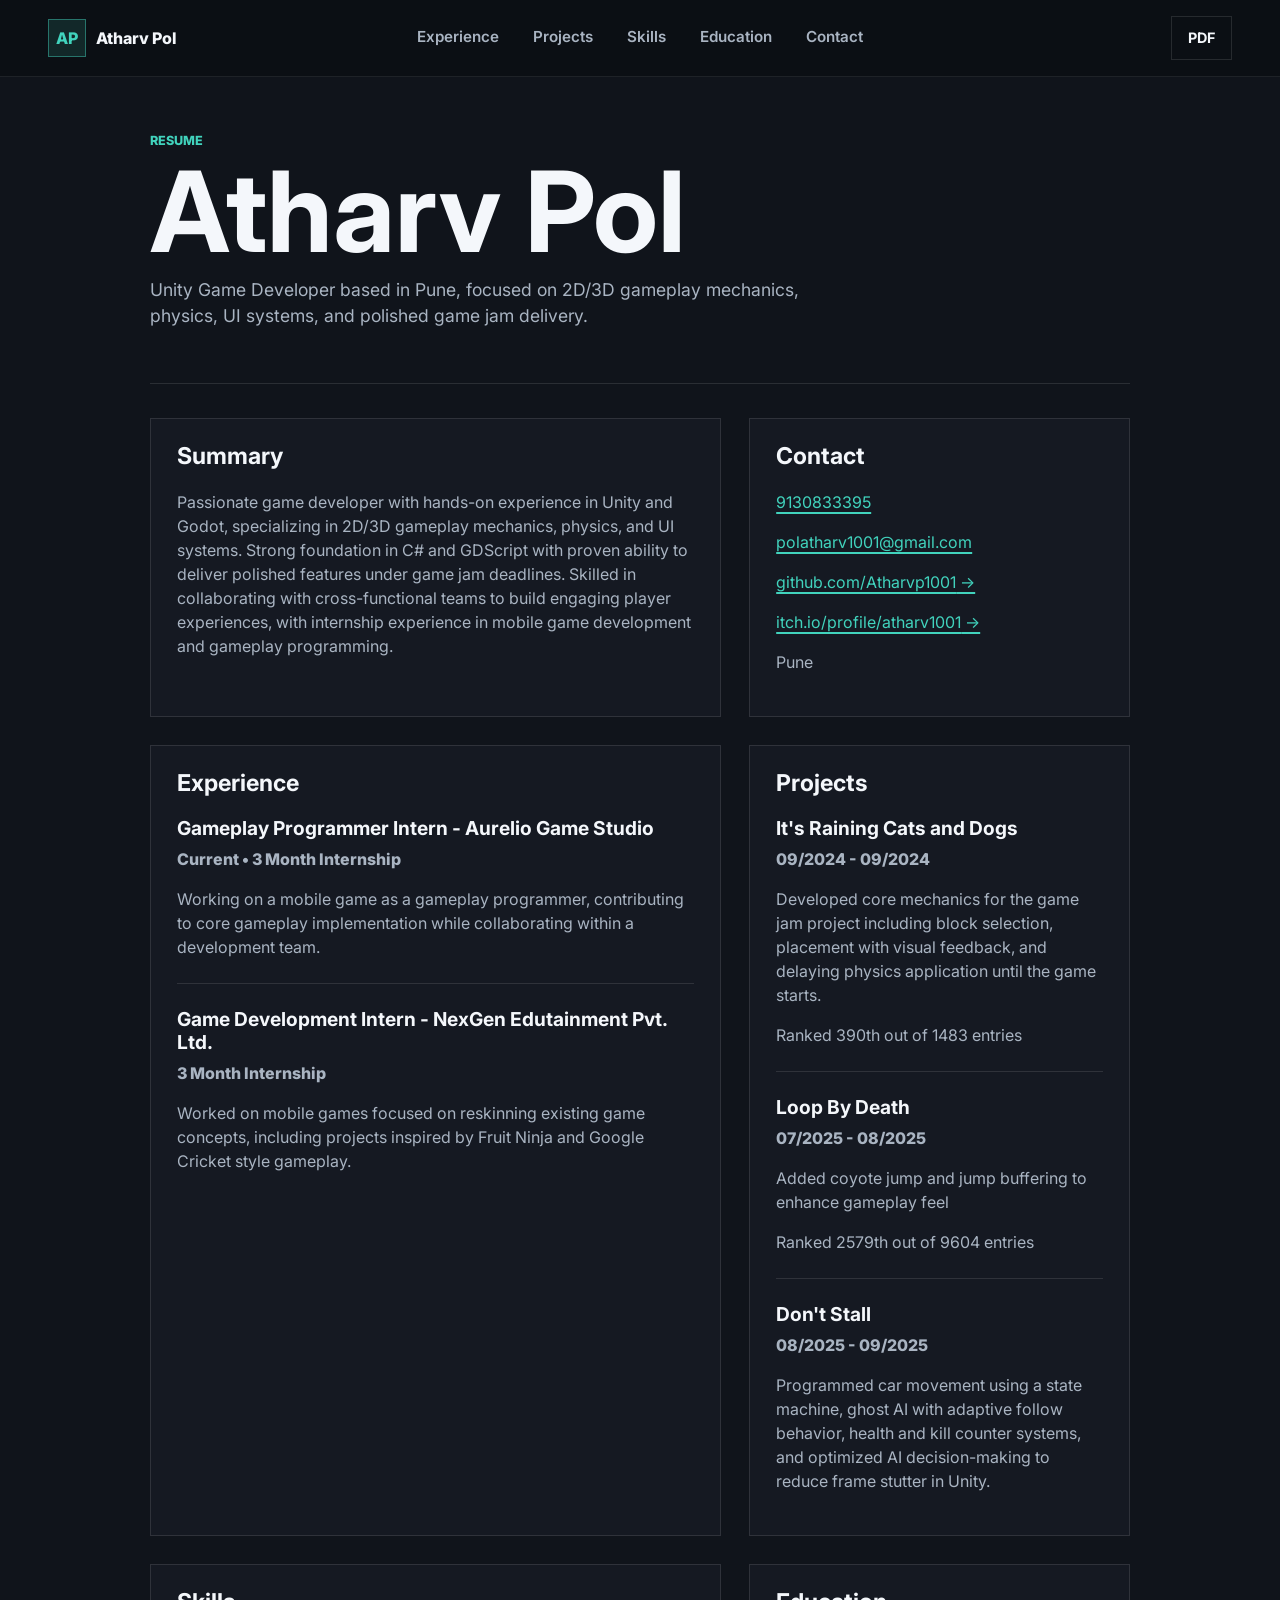
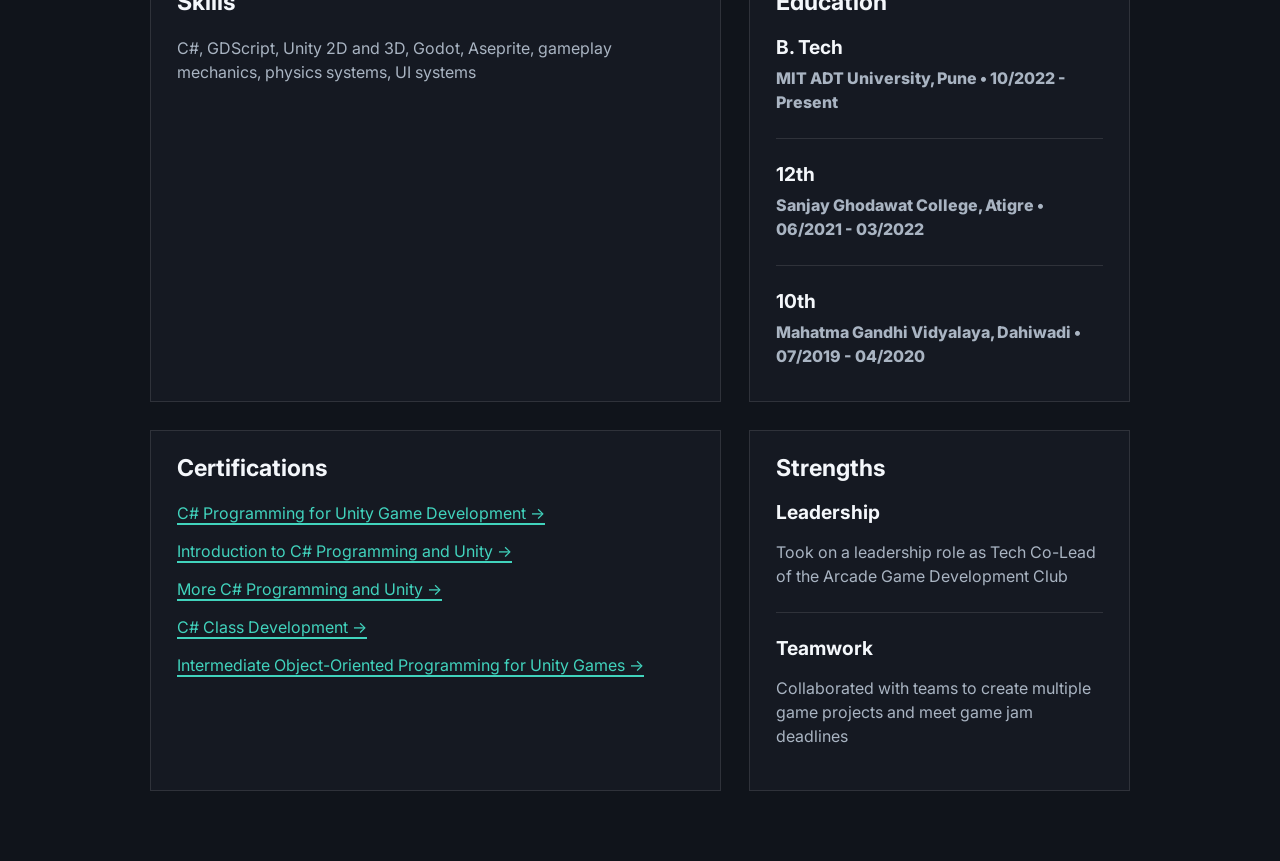
==== resume.html @ e20ca5ff "Add files via upload" ====
<!doctype html>
<html lang="en">
  <head>
    <meta charset="UTF-8" />
    <meta name="viewport" content="width=device-width, initial-scale=1.0" />
    <title>Atharv Pol - Resume</title>
    <link rel="preconnect" href="https://fonts.googleapis.com" />
    <link rel="preconnect" href="https://fonts.gstatic.com" crossorigin />
    <link
      href="https://fonts.googleapis.com/css2?family=Inter:wght@400;500;600;700;800&display=swap"
      rel="stylesheet"
    />
    <link rel="stylesheet" href="styles.css" />
  </head>
  <body class="resume-page">
    <header class="site-header">
      <a class="brand" href="index.html">
        <span class="brand-mark">AP</span>
        <span>Atharv Pol</span>
      </a>
      <nav class="nav-links" aria-label="Resume navigation">
        <a href="index.html#experience">Experience</a>
        <a href="index.html#projects">Projects</a>
        <a href="index.html#skills">Skills</a>
        <a href="index.html#education">Education</a>
        <a href="index.html#contact">Contact</a>
      </nav>
      <a class="header-action" href="assets/AtharvPolResume.pdf" target="_blank" rel="noreferrer">PDF</a>
    </header>

    <main class="resume-shell">
      <section class="resume-hero">
        <p class="eyebrow">Resume</p>
        <h1>Atharv Pol</h1>
        <p>Unity Game Developer based in Pune, focused on 2D/3D gameplay mechanics, physics, UI systems, and polished game jam delivery.</p>
      </section>

      <section class="resume-grid" aria-label="Resume content">
        <article>
          <h2>Summary</h2>
          <p>
            Passionate game developer with hands-on experience in Unity and
            Godot, specializing in 2D/3D gameplay mechanics, physics, and UI
            systems. Strong foundation in C# and GDScript with proven ability to
            deliver polished features under game jam deadlines. Skilled in
            collaborating with cross-functional teams to build engaging player
            experiences, with internship experience in mobile game development
            and gameplay programming.
          </p>
        </article>

        <article>
          <h2>Contact</h2>
          <p><a href="tel:+919130833395">9130833395</a></p>
          <p><a href="mailto:polatharv1001@gmail.com">polatharv1001@gmail.com</a></p>
          <p><a href="https://github.com/Atharvp1001" target="_blank" rel="noreferrer">github.com/Atharvp1001</a></p>
          <p><a href="https://itch.io/profile/atharv1001" target="_blank" rel="noreferrer">itch.io/profile/atharv1001</a></p>
          <p>Pune</p>
        </article>

        <article>
          <h2>Experience</h2>
          <div class="resume-item">
            <h3>Gameplay Programmer Intern - Aurelio Game Studio</h3>
            <p class="resume-meta">Current &bull; 3 Month Internship</p>
            <p>
              Working on a mobile game as a gameplay programmer, contributing to
              core gameplay implementation while collaborating within a
              development team.
            </p>
          </div>
          <div class="resume-item">
            <h3>Game Development Intern - NexGen Edutainment Pvt. Ltd.</h3>
            <p class="resume-meta">3 Month Internship</p>
            <p>
              Worked on mobile games focused on reskinning existing game
              concepts, including projects inspired by Fruit Ninja and Google
              Cricket style gameplay.
            </p>
          </div>
        </article>

        <article>
          <h2>Projects</h2>
          <div class="resume-item">
            <h3>It's Raining Cats and Dogs</h3>
            <p class="resume-meta">09/2024 - 09/2024</p>
            <p>
              Developed core mechanics for the game jam project including block
              selection, placement with visual feedback, and delaying physics
              application until the game starts.
            </p>
            <p>Ranked 390th out of 1483 entries</p>
          </div>
          <div class="resume-item">
            <h3>Loop By Death</h3>
            <p class="resume-meta">07/2025 - 08/2025</p>
            <p>Added coyote jump and jump buffering to enhance gameplay feel</p>
            <p>Ranked 2579th out of 9604 entries</p>
          </div>
          <div class="resume-item">
            <h3>Don't Stall</h3>
            <p class="resume-meta">08/2025 - 09/2025</p>
            <p>
              Programmed car movement using a state machine, ghost AI with
              adaptive follow behavior, health and kill counter systems, and
              optimized AI decision-making to reduce frame stutter in Unity.
            </p>
          </div>
        </article>

        <article>
          <h2>Skills</h2>
          <p>C#, GDScript, Unity 2D and 3D, Godot, Aseprite, gameplay mechanics, physics systems, UI systems</p>
        </article>

        <article>
          <h2>Education</h2>
          <div class="resume-item">
            <h3>B. Tech</h3>
            <p class="resume-meta">MIT ADT University, Pune &bull; 10/2022 - Present</p>
          </div>
          <div class="resume-item">
            <h3>12th</h3>
            <p class="resume-meta">Sanjay Ghodawat College, Atigre &bull; 06/2021 - 03/2022</p>
          </div>
          <div class="resume-item">
            <h3>10th</h3>
            <p class="resume-meta">Mahatma Gandhi Vidyalaya, Dahiwadi &bull; 07/2019 - 04/2020</p>
          </div>
        </article>

        <article>
          <h2>Certifications</h2>
          <ul class="cert-list compact">
            <li><a href="https://shorturl.at/0XrW4" target="_blank" rel="noreferrer">C# Programming for Unity Game Development</a></li>
            <li><a href="https://shorturl.at/F9nV1" target="_blank" rel="noreferrer">Introduction to C# Programming and Unity</a></li>
            <li><a href="https://shorturl.at/FkU8F" target="_blank" rel="noreferrer">More C# Programming and Unity</a></li>
            <li><a href="https://shorturl.at/i2uxp" target="_blank" rel="noreferrer">C# Class Development</a></li>
            <li><a href="https://shorturl.at/JFkGO" target="_blank" rel="noreferrer">Intermediate Object-Oriented Programming for Unity Games</a></li>
          </ul>
        </article>

        <article>
          <h2>Strengths</h2>
          <div class="resume-item">
            <h3>Leadership</h3>
            <p>Took on a leadership role as Tech Co-Lead of the Arcade Game Development Club</p>
          </div>
          <div class="resume-item">
            <h3>Teamwork</h3>
            <p>Collaborated with teams to create multiple game projects and meet game jam deadlines</p>
          </div>
        </article>
      </section>
    </main>
  </body>
</html>
---- styles.css ----
:root {
  --bg: #0c0f14;
  --surface: #151922;
  --surface-2: #1d2430;
  --text: #f4f7fb;
  --muted: #a9b4c2;
  --line: rgba(255, 255, 255, 0.11);
  --accent: #41d3bd;
  --accent-2: #ffcc66;
  --accent-3: #ff6b6b;
  --max: 1180px;
}

* {
  box-sizing: border-box;
}

html {
  scroll-behavior: smooth;
}

body {
  margin: 0;
  font-family: "Inter", system-ui, -apple-system, BlinkMacSystemFont, "Segoe UI", sans-serif;
  color: var(--text);
  background: var(--bg);
  line-height: 1.5;
}

a {
  color: inherit;
  text-decoration: none;
}

.site-header {
  position: fixed;
  top: 0;
  left: 0;
  z-index: 20;
  display: grid;
  grid-template-columns: 1fr auto 1fr;
  align-items: center;
  width: 100%;
  padding: 16px clamp(18px, 4vw, 48px);
  border-bottom: 1px solid rgba(255, 255, 255, 0.08);
  background: rgba(12, 15, 20, 0.82);
  backdrop-filter: blur(18px);
}

.brand,
.nav-links,
.hero-actions,
.contact-actions,
.project-links,
.tag-row {
  display: flex;
  align-items: center;
}

.brand {
  gap: 10px;
  min-width: 0;
  font-weight: 800;
}

.brand-mark {
  display: grid;
  place-items: center;
  width: 38px;
  height: 38px;
  border: 1px solid rgba(65, 211, 189, 0.45);
  background: rgba(65, 211, 189, 0.12);
  color: var(--accent);
}

.nav-links {
  gap: clamp(16px, 3vw, 34px);
  color: var(--muted);
  font-size: 0.95rem;
  font-weight: 600;
}

.nav-links a:hover,
.text-link:hover {
  color: var(--accent);
}

.header-action {
  justify-self: end;
  padding: 10px 16px;
  border: 1px solid var(--line);
  font-size: 0.9rem;
  font-weight: 700;
}

.hero {
  position: relative;
  min-height: 92vh;
  display: grid;
  grid-template-columns: minmax(0, 1fr) minmax(230px, 310px);
  align-items: end;
  gap: 28px;
  padding: 140px clamp(18px, 5vw, 70px) 72px;
  overflow: hidden;
  isolation: isolate;
}

#hero-canvas {
  position: absolute;
  inset: 0;
  width: 100%;
  height: 100%;
  z-index: -2;
  background:
    radial-gradient(circle at 70% 20%, rgba(65, 211, 189, 0.16), transparent 34%),
    linear-gradient(135deg, #0c0f14 0%, #151922 48%, #10151c 100%);
}

.hero::after {
  content: "";
  position: absolute;
  inset: 0;
  z-index: -1;
  background: linear-gradient(90deg, rgba(12, 15, 20, 0.88), rgba(12, 15, 20, 0.45) 48%, rgba(12, 15, 20, 0.8));
}

.hero-content {
  width: min(760px, 100%);
}

.eyebrow {
  margin: 0 0 12px;
  color: var(--accent);
  font-size: 0.79rem;
  font-weight: 800;
  letter-spacing: 0;
  text-transform: uppercase;
}

h1,
h2,
h3,
p {
  overflow-wrap: anywhere;
}

h1 {
  margin: 0;
  max-width: 850px;
  font-size: clamp(4rem, 12vw, 9.5rem);
  line-height: 0.86;
  letter-spacing: 0;
}

h2 {
  margin: 0;
  font-size: clamp(2rem, 4vw, 4.2rem);
  line-height: 0.98;
  letter-spacing: 0;
}

h3 {
  margin: 0;
  font-size: 1.2rem;
  line-height: 1.2;
}

.hero-copy {
  width: min(650px, 100%);
  margin: 26px 0 0;
  color: #d9e1ea;
  font-size: clamp(1rem, 2vw, 1.3rem);
}

.hero-actions,
.contact-actions {
  gap: 12px;
  flex-wrap: wrap;
  margin-top: 30px;
}

.button {
  display: inline-flex;
  justify-content: center;
  align-items: center;
  min-height: 46px;
  padding: 12px 18px;
  border: 1px solid var(--line);
  font-weight: 800;
}

.button.primary {
  border-color: transparent;
  background: var(--accent);
  color: #07110f;
}

.button.secondary {
  background: rgba(255, 255, 255, 0.07);
}

.button:hover,
.header-action:hover {
  transform: translateY(-1px);
  transition: transform 160ms ease, background 160ms ease, border-color 160ms ease;
}

.status-panel {
  align-self: end;
  display: grid;
  gap: 1px;
  width: min(310px, 100%);
  border: 1px solid var(--line);
  background: rgba(255, 255, 255, 0.08);
  backdrop-filter: blur(14px);
}

.status-panel div {
  display: grid;
  grid-template-columns: 86px 1fr;
  align-items: center;
  min-height: 78px;
  padding: 14px 18px;
  background: rgba(12, 15, 20, 0.6);
  color: var(--muted);
  font-weight: 700;
}

.metric {
  color: var(--text);
  font-size: 2rem;
  font-weight: 800;
}

.section {
  width: min(var(--max), calc(100% - 36px));
  margin: 0 auto;
  padding: 92px 0;
}

.intro-section {
  display: grid;
  grid-template-columns: 0.85fr 1.15fr;
  gap: 44px;
  border-bottom: 1px solid var(--line);
}

.section-heading.row {
  display: flex;
  justify-content: space-between;
  align-items: end;
  gap: 24px;
  margin-bottom: 28px;
}

.wide-copy {
  margin: 0;
  color: var(--muted);
  font-size: 1.08rem;
}

.text-link {
  display: inline-flex;
  align-items: center;
  min-height: 42px;
  padding: 10px 14px;
  border: 1px solid rgba(65, 211, 189, 0.36);
  background: rgba(65, 211, 189, 0.08);
  color: var(--accent);
  font-weight: 800;
}

.text-link::after,
.project-link::after,
.cert-list a::after,
.resume-grid a[href^="http"]::after {
  content: " ->";
}

.project-grid {
  display: grid;
  grid-template-columns: repeat(2, minmax(0, 1fr));
  gap: 18px;
}

.project-card {
  display: grid;
  align-content: start;
  border: 1px solid var(--line);
  background: var(--surface);
}

.project-card.featured {
  grid-row: auto;
}

.project-media {
  position: relative;
  min-height: 230px;
  overflow: hidden;
  background: #111720;
}

.image-media {
  display: grid;
  place-items: center;
  min-height: 0;
  height: 230px;
  padding: 24px;
  background:
    linear-gradient(135deg, rgba(65, 211, 189, 0.14), rgba(255, 204, 102, 0.08)),
    #111720;
}

.image-media img {
  display: block;
  width: auto;
  max-width: 82%;
  height: auto;
  max-height: 182px;
  object-fit: contain;
  filter: drop-shadow(0 18px 24px rgba(0, 0, 0, 0.32));
}

.project-card.featured .image-media {
  height: 250px;
}

.project-card.featured .image-media img {
  max-width: 76%;
  max-height: 195px;
}

.more-media {
  display: flex;
  align-items: center;
  justify-content: center;
  height: 230px;
  padding: 24px;
  text-align: center;
  background:
    linear-gradient(135deg, rgba(255, 204, 102, 0.16), rgba(65, 211, 189, 0.12)),
    #111720;
}

.more-media span {
  display: inline-flex;
  align-items: center;
  justify-content: center;
  min-width: 180px;
  min-height: 64px;
  padding: 14px 22px;
  border: 1px solid rgba(255, 204, 102, 0.38);
  background: rgba(255, 204, 102, 0.1);
  color: var(--accent-2);
  font-size: 1.35rem;
  font-weight: 800;
  text-transform: uppercase;
}

.arena-media {
  background:
    linear-gradient(rgba(255, 255, 255, 0.045) 1px, transparent 1px),
    linear-gradient(90deg, rgba(255, 255, 255, 0.045) 1px, transparent 1px),
    linear-gradient(135deg, #17202a, #10151c);
  background-size: 34px 34px, 34px 34px, auto;
}

.player-dot,
.enemy-dot {
  position: absolute;
  display: block;
  border-radius: 50%;
}

.player-dot {
  left: 45%;
  top: 45%;
  width: 28px;
  height: 28px;
  background: var(--accent);
  box-shadow: 0 0 0 12px rgba(65, 211, 189, 0.12);
}

.enemy-dot {
  width: 18px;
  height: 18px;
  background: var(--accent-3);
  box-shadow: 0 0 0 8px rgba(255, 107, 107, 0.1);
}

.enemy-dot.one {
  left: 23%;
  top: 25%;
}

.enemy-dot.two {
  right: 20%;
  top: 30%;
}

.enemy-dot.three {
  left: 60%;
  bottom: 18%;
}

.physics-media,
.tools-media,
.net-media {
  display: flex;
  align-items: center;
  justify-content: center;
  gap: 16px;
}

.physics-media span {
  width: 52px;
  height: 52px;
  transform: rotate(18deg);
  background: var(--accent-2);
}

.physics-media span:nth-child(2) {
  width: 74px;
  height: 20px;
  background: var(--accent);
}

.tools-media {
  align-content: center;
  flex-wrap: wrap;
  padding: 46px;
}

.tools-media span {
  width: 42%;
  height: 54px;
  border: 1px solid rgba(255, 255, 255, 0.18);
  background: rgba(65, 211, 189, 0.14);
}

.net-media span {
  width: 24px;
  height: 24px;
  border-radius: 50%;
  background: var(--accent);
  box-shadow: 0 0 0 10px rgba(65, 211, 189, 0.08);
}

.net-media span:nth-child(even) {
  background: var(--accent-2);
}

.project-body {
  padding: 28px;
}

.project-kicker {
  margin: 0 0 10px;
  color: var(--accent-2);
  font-size: 0.78rem;
  font-weight: 800;
  text-transform: uppercase;
}

.project-body p:not(.project-kicker) {
  color: var(--muted);
}

.project-result {
  margin-top: 14px;
  color: #dfe8ef;
  font-weight: 800;
}

.project-link {
  display: inline-flex;
  align-items: center;
  min-height: 42px;
  padding: 10px 14px;
  border: 1px solid rgba(65, 211, 189, 0.38);
  background: rgba(65, 211, 189, 0.08);
  margin-top: 22px;
  color: var(--accent);
  font-weight: 800;
}

.project-link:hover,
.text-link:hover {
  border-color: var(--accent);
  background: rgba(65, 211, 189, 0.14);
}

.project-links {
  gap: 10px;
  flex-wrap: wrap;
  margin-top: 22px;
}

.project-links .project-link {
  margin-top: 0;
}

.tag-row {
  gap: 8px;
  flex-wrap: wrap;
  margin-top: 22px;
}

.tag-row span {
  padding: 7px 10px;
  border: 1px solid var(--line);
  color: #d8e1ea;
  font-size: 0.82rem;
  font-weight: 700;
}

.experience-section,
.systems-section {
  border-top: 1px solid var(--line);
  border-bottom: 1px solid var(--line);
}

.experience-grid,
.systems-grid,
.skill-columns {
  display: grid;
  grid-template-columns: repeat(3, minmax(0, 1fr));
  gap: 18px;
  margin-top: 32px;
}

.experience-grid {
  grid-template-columns: repeat(2, minmax(0, 1fr));
}

.experience-grid article,
.systems-grid article,
.skill-columns > div {
  padding: 26px;
  border: 1px solid var(--line);
  background: var(--surface-2);
}

.experience-grid p:not(.project-kicker),
.systems-grid p,
.skill-columns li {
  color: var(--muted);
}

.skill-columns ul {
  display: grid;
  gap: 10px;
  padding: 0;
  margin: 18px 0 0;
  list-style: none;
}

.skill-columns li::before {
  content: ">";
  margin-right: 9px;
  color: var(--accent);
}

.credentials-section {
  border-bottom: 1px solid var(--line);
}

.credentials-grid {
  display: grid;
  grid-template-columns: 0.9fr 1.1fr;
  gap: 18px;
  margin-top: 32px;
}

.credentials-grid article {
  padding: 26px;
  border: 1px solid var(--line);
  background: var(--surface);
}

.timeline-list,
.cert-list {
  display: grid;
  gap: 14px;
  padding: 0;
  margin: 20px 0 0;
  list-style: none;
}

.timeline-list li {
  display: grid;
  gap: 5px;
}

.timeline-list span,
.cert-list a {
  color: var(--accent);
}

.cert-list a:hover {
  color: var(--accent);
}

.cert-list a,
.resume-grid a {
  text-decoration: underline;
  text-decoration-thickness: 2px;
  text-underline-offset: 4px;
}

.cert-list.compact {
  margin-top: 0;
}

.contact-section {
  display: grid;
  grid-template-columns: 1fr auto;
  gap: 32px;
  align-items: center;
}

.contact-section h2 {
  max-width: 760px;
}

.contact-actions {
  justify-content: flex-end;
  margin-top: 0;
}

.site-footer {
  display: flex;
  justify-content: space-between;
  gap: 16px;
  padding: 28px clamp(18px, 5vw, 70px);
  border-top: 1px solid var(--line);
  color: var(--muted);
  font-size: 0.92rem;
}

.resume-page {
  background: #10141b;
}

.resume-shell {
  width: min(980px, calc(100% - 36px));
  margin: 0 auto;
  padding: 132px 0 70px;
}

.resume-hero {
  padding-bottom: 36px;
  border-bottom: 1px solid var(--line);
}

.resume-hero h1 {
  font-size: clamp(3.6rem, 10vw, 7rem);
}

.resume-hero p:last-child {
  max-width: 680px;
  color: var(--muted);
  font-size: 1.1rem;
}

.resume-grid {
  display: grid;
  grid-template-columns: 1.2fr 0.8fr;
  gap: 28px;
  padding-top: 34px;
}

.resume-grid article {
  padding: 26px;
  border: 1px solid var(--line);
  background: var(--surface);
}

.resume-grid h2 {
  margin-bottom: 22px;
  font-size: 1.45rem;
}

.resume-item + .resume-item {
  margin-top: 24px;
  padding-top: 24px;
  border-top: 1px solid var(--line);
}

.resume-item p,
.resume-grid article > p {
  color: var(--muted);
}

.resume-grid a {
  color: var(--accent);
}

.resume-grid a:hover {
  color: var(--accent);
}

.resume-meta {
  margin: 7px 0;
  color: var(--accent-2);
  font-weight: 800;
}

@media (max-width: 860px) {
  .site-header {
    grid-template-columns: 1fr auto;
  }

  .nav-links {
    display: none;
  }

  .hero,
  .intro-section,
  .contact-section {
    grid-template-columns: 1fr;
  }

  .hero {
    min-height: 820px;
    padding-top: 120px;
  }

  .status-panel {
    width: 100%;
  }

  .project-grid,
  .experience-grid,
  .systems-grid,
  .skill-columns,
  .credentials-grid,
  .resume-grid {
    grid-template-columns: 1fr;
  }

  .project-card.featured {
    grid-row: auto;
  }

  .contact-actions {
    justify-content: flex-start;
  }
}

@media (max-width: 560px) {
  .site-header {
    padding: 12px 14px;
  }

  .brand span:last-child,
  .header-action {
    font-size: 0.86rem;
  }

  .hero {
    min-height: 760px;
    padding: 104px 18px 44px;
  }

  h1 {
    font-size: clamp(3.45rem, 19vw, 5rem);
  }

  .section {
    width: min(100% - 28px, var(--max));
    padding: 64px 0;
  }

  .section-heading.row {
    align-items: flex-start;
    flex-direction: column;
  }

  .button {
    width: 100%;
  }

  .project-card {
    min-height: auto;
  }

  .project-body,
  .systems-grid article,
  .skill-columns > div {
    padding: 22px;
  }

  .site-footer {
    flex-direction: column;
  }
}
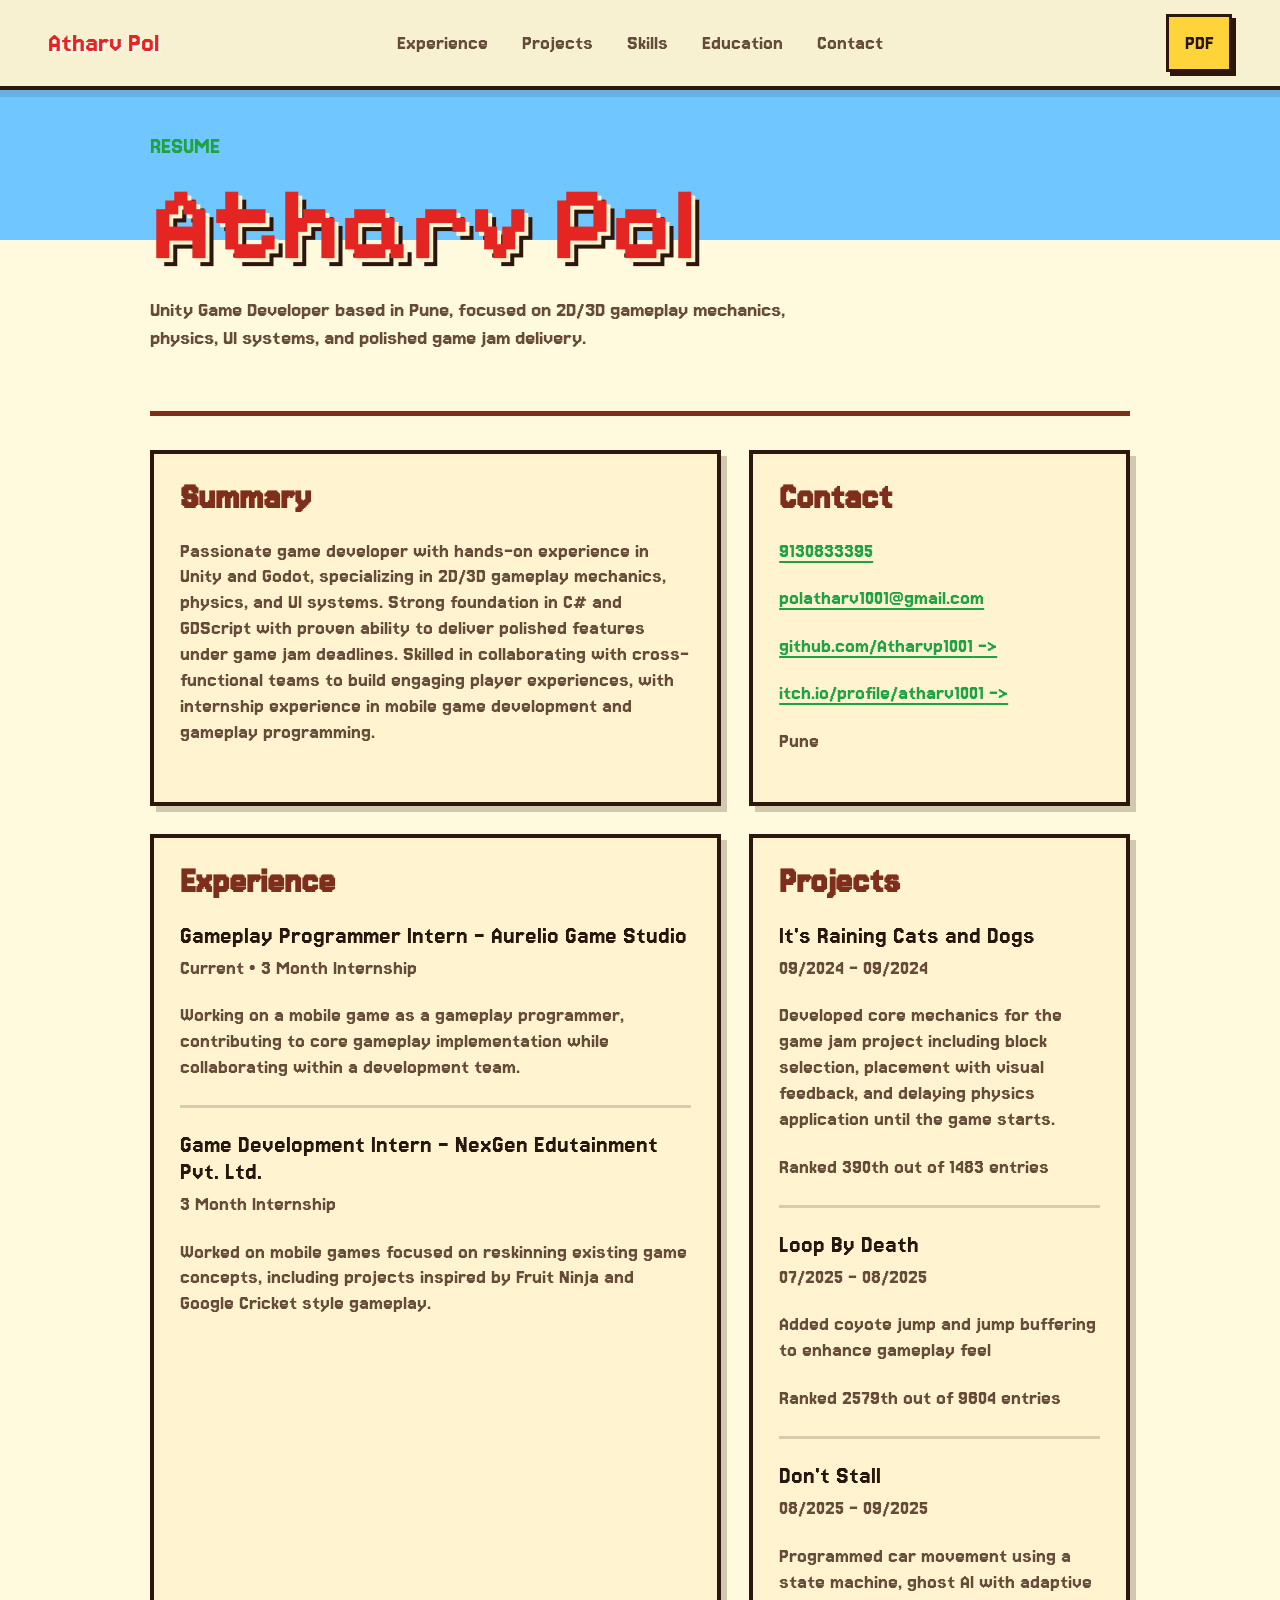
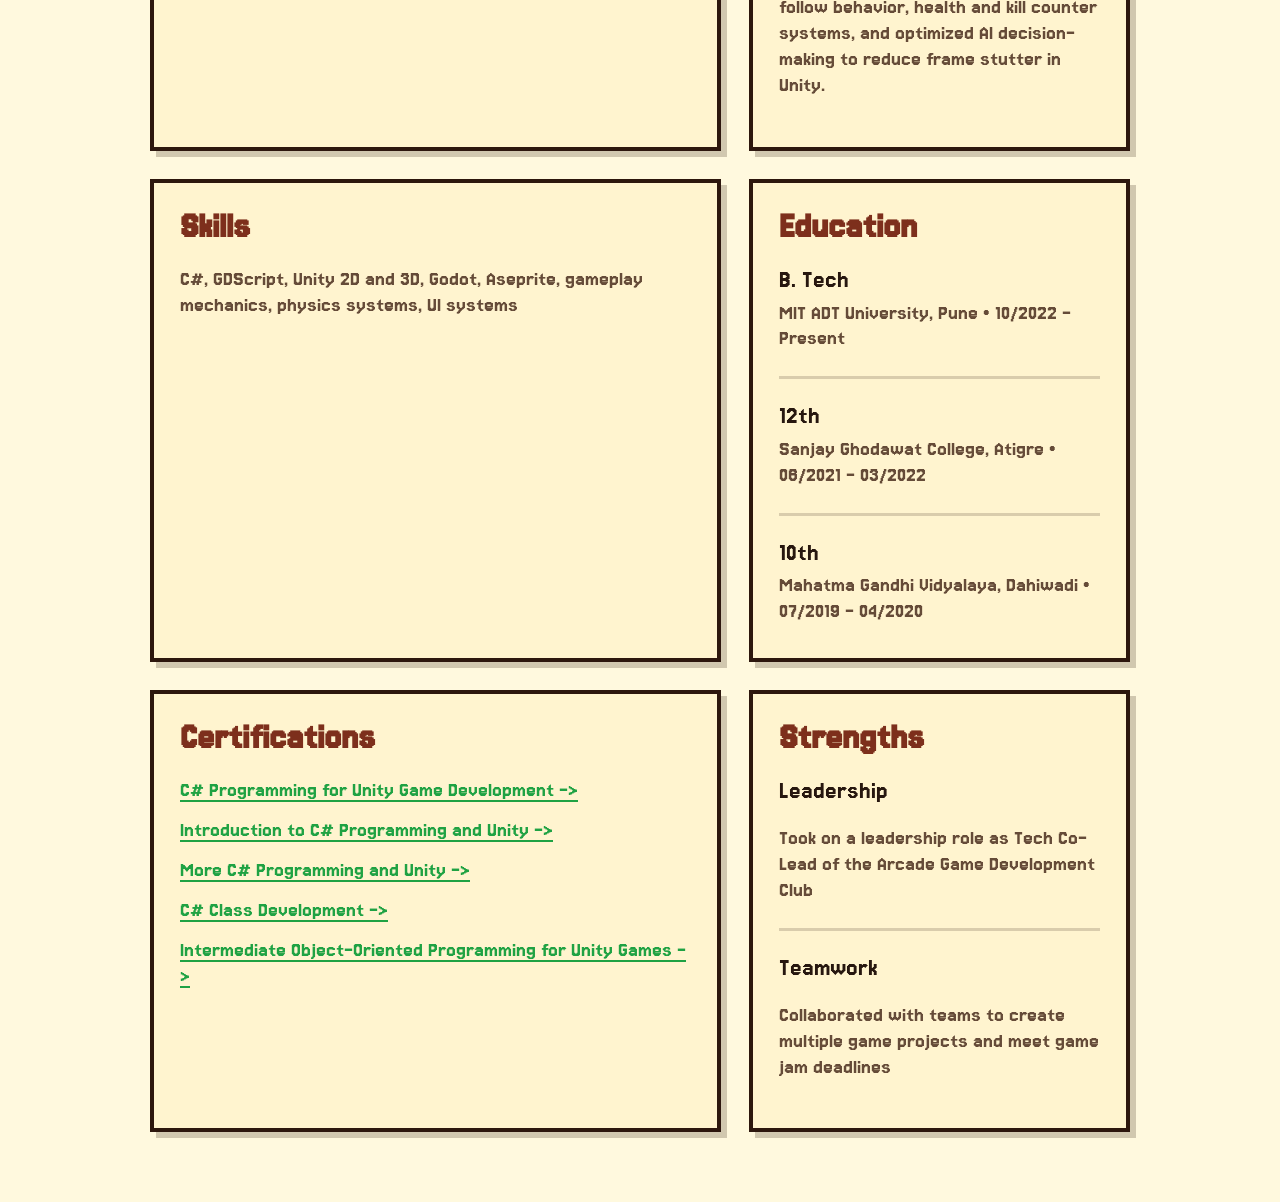
==== commit 33c23bd5: "Add files via upload" ====
--- a/resume.html
+++ b/resume.html
@@ -7,7 +7,7 @@
     <link rel="preconnect" href="https://fonts.googleapis.com" />
     <link rel="preconnect" href="https://fonts.gstatic.com" crossorigin />
     <link
-      href="https://fonts.googleapis.com/css2?family=Inter:wght@400;500;600;700;800&display=swap"
+      href="https://fonts.googleapis.com/css2?family=Jersey+15&family=Pixelify+Sans:wght@400;500;600;700&display=swap"
       rel="stylesheet"
     />
     <link rel="stylesheet" href="styles.css" />
@@ -15,7 +15,6 @@
   <body class="resume-page">
     <header class="site-header">
       <a class="brand" href="index.html">
-        <span class="brand-mark">AP</span>
         <span>Atharv Pol</span>
       </a>
       <nav class="nav-links" aria-label="Resume navigation">
--- a/styles.css
+++ b/styles.css
@@ -1,13 +1,19 @@
 :root {
-  --bg: #0c0f14;
-  --surface: #151922;
-  --surface-2: #1d2430;
-  --text: #f4f7fb;
-  --muted: #a9b4c2;
-  --line: rgba(255, 255, 255, 0.11);
-  --accent: #41d3bd;
-  --accent-2: #ffcc66;
-  --accent-3: #ff6b6b;
+  --bg: #79cfff;
+  --surface: #fff4cf;
+  --surface-2: #eaf8ff;
+  --text: #27170f;
+  --muted: #654b38;
+  --line: #2d170d;
+  --accent: #e52521;
+  --accent-2: #ffd43b;
+  --accent-3: #1fa243;
+  --brick: #b84b2b;
+  --brick-dark: #7d2f1c;
+  --sky: #70c7ff;
+  --shadow: rgba(45, 23, 13, 0.22);
+  --font-name: "Pixelify Sans", "Courier New", monospace;
+  --font-pixel: "Jersey 15", "Courier New", monospace;
   --max: 1180px;
 }
 
@@ -21,9 +27,11 @@
 
 body {
   margin: 0;
-  font-family: "Inter", system-ui, -apple-system, BlinkMacSystemFont, "Segoe UI", sans-serif;
+  font-family: var(--font-pixel);
   color: var(--text);
-  background: var(--bg);
+  background:
+    linear-gradient(180deg, rgba(255, 255, 255, 0.3) 0 18%, transparent 18%),
+    linear-gradient(180deg, var(--sky) 0 460px, #fff9de 460px 100%);
   line-height: 1.5;
 }
 
@@ -41,10 +49,10 @@
   grid-template-columns: 1fr auto 1fr;
   align-items: center;
   width: 100%;
-  padding: 16px clamp(18px, 4vw, 48px);
-  border-bottom: 1px solid rgba(255, 255, 255, 0.08);
-  background: rgba(12, 15, 20, 0.82);
-  backdrop-filter: blur(18px);
+  padding: 14px clamp(18px, 4vw, 48px);
+  border-bottom: 4px solid var(--line);
+  background: rgba(255, 244, 207, 0.94);
+  box-shadow: 0 7px 0 rgba(45, 23, 13, 0.12);
 }
 
 .brand,
@@ -58,26 +66,28 @@
 }
 
 .brand {
-  gap: 10px;
   min-width: 0;
-  font-weight: 800;
-}
-
-.brand-mark {
-  display: grid;
-  place-items: center;
-  width: 38px;
-  height: 38px;
-  border: 1px solid rgba(65, 211, 189, 0.45);
-  background: rgba(65, 211, 189, 0.12);
   color: var(--accent);
+  font-family: var(--font-pixel);
+  font-size: clamp(1.45rem, 2.4vw, 1.8rem);
+  font-weight: 400;
+  line-height: 1;
+  text-shadow: 2px 2px 0 #fff;
 }
 
 .nav-links {
   gap: clamp(16px, 3vw, 34px);
   color: var(--muted);
-  font-size: 0.95rem;
-  font-weight: 600;
+  font-size: 1.35rem;
+  font-weight: 400;
+}
+
+.nav-links a,
+.text-link,
+.project-link,
+.button,
+.header-action {
+  transition: transform 150ms ease, background 150ms ease, color 150ms ease, box-shadow 150ms ease;
 }
 
 .nav-links a:hover,
@@ -88,19 +98,21 @@
 .header-action {
   justify-self: end;
   padding: 10px 16px;
-  border: 1px solid var(--line);
-  font-size: 0.9rem;
-  font-weight: 700;
+  border: 3px solid var(--line);
+  background: var(--accent-2);
+  box-shadow: 4px 4px 0 var(--line);
+  font-size: 1.35rem;
+  font-weight: 400;
 }
 
 .hero {
   position: relative;
   min-height: 92vh;
   display: grid;
-  grid-template-columns: minmax(0, 1fr) minmax(230px, 310px);
+  grid-template-columns: minmax(0, 1fr) minmax(230px, 330px);
   align-items: end;
   gap: 28px;
-  padding: 140px clamp(18px, 5vw, 70px) 72px;
+  padding: 140px clamp(18px, 5vw, 70px) 76px;
   overflow: hidden;
   isolation: isolate;
 }
@@ -112,8 +124,8 @@
   height: 100%;
   z-index: -2;
   background:
-    radial-gradient(circle at 70% 20%, rgba(65, 211, 189, 0.16), transparent 34%),
-    linear-gradient(135deg, #0c0f14 0%, #151922 48%, #10151c 100%);
+    linear-gradient(180deg, #6cc8ff 0%, #b8ecff 62%, #74bf2e 62%, #4f9b24 100%);
+  image-rendering: pixelated;
 }
 
 .hero::after {
@@ -121,19 +133,40 @@
   position: absolute;
   inset: 0;
   z-index: -1;
-  background: linear-gradient(90deg, rgba(12, 15, 20, 0.88), rgba(12, 15, 20, 0.45) 48%, rgba(12, 15, 20, 0.8));
+  background:
+    linear-gradient(90deg, rgba(255, 246, 214, 0.94), rgba(255, 246, 214, 0.58) 48%, rgba(255, 246, 214, 0.88)),
+    linear-gradient(180deg, transparent 0 72%, rgba(45, 23, 13, 0.12) 72% 100%);
+}
+
+.hero::before {
+  content: "";
+  position: absolute;
+  right: clamp(18px, 9vw, 130px);
+  top: 140px;
+  z-index: 0;
+  width: 58px;
+  height: 58px;
+  border: 4px solid var(--line);
+  background: var(--accent-2);
+  box-shadow:
+    14px 14px 0 rgba(45, 23, 13, 0.2),
+    inset 7px 7px 0 rgba(255, 255, 255, 0.35),
+    inset -7px -7px 0 rgba(127, 73, 18, 0.24);
 }
 
 .hero-content {
-  width: min(760px, 100%);
+  position: relative;
+  z-index: 1;
+  width: min(780px, 100%);
 }
 
 .eyebrow {
-  margin: 0 0 12px;
-  color: var(--accent);
-  font-size: 0.79rem;
-  font-weight: 800;
+  margin: 0 0 14px;
+  color: var(--accent-3);
+  font-size: clamp(1.25rem, 2vw, 1.55rem);
+  font-weight: 400;
   letter-spacing: 0;
+  line-height: 1.2;
   text-transform: uppercase;
 }
 
@@ -147,29 +180,40 @@
 h1 {
   margin: 0;
   max-width: 850px;
-  font-size: clamp(4rem, 12vw, 9.5rem);
-  line-height: 0.86;
+  color: var(--accent);
+  font-family: var(--font-name);
+  font-size: clamp(4.1rem, 11vw, 10rem);
+  line-height: 0.95;
   letter-spacing: 0;
+  text-shadow:
+    4px 4px 0 #fff4cf,
+    8px 8px 0 var(--line);
 }
 
 h2 {
   margin: 0;
-  font-size: clamp(2rem, 4vw, 4.2rem);
-  line-height: 0.98;
+  color: var(--brick-dark);
+  font-family: var(--font-pixel);
+  font-size: clamp(2.7rem, 5vw, 5.2rem);
+  line-height: 0.95;
   letter-spacing: 0;
 }
 
 h3 {
   margin: 0;
-  font-size: 1.2rem;
-  line-height: 1.2;
+  color: var(--text);
+  font-size: 1.65rem;
+  font-weight: 400;
+  line-height: 1;
 }
 
 .hero-copy {
   width: min(650px, 100%);
-  margin: 26px 0 0;
-  color: #d9e1ea;
-  font-size: clamp(1rem, 2vw, 1.3rem);
+  margin: 28px 0 0;
+  color: #3f2c20;
+  font-size: clamp(1.45rem, 2.7vw, 1.8rem);
+  font-weight: 400;
+  line-height: 1.2;
 }
 
 .hero-actions,
@@ -183,53 +227,65 @@
   display: inline-flex;
   justify-content: center;
   align-items: center;
-  min-height: 46px;
+  min-height: 48px;
   padding: 12px 18px;
-  border: 1px solid var(--line);
-  font-weight: 800;
+  border: 3px solid var(--line);
+  box-shadow: 5px 5px 0 var(--line);
+  font-size: 1.45rem;
+  font-weight: 400;
 }
 
 .button.primary {
-  border-color: transparent;
   background: var(--accent);
-  color: #07110f;
+  color: #fffbe8;
 }
 
 .button.secondary {
-  background: rgba(255, 255, 255, 0.07);
+  background: #fffbe8;
+  color: var(--line);
 }
 
 .button:hover,
 .header-action:hover {
-  transform: translateY(-1px);
-  transition: transform 160ms ease, background 160ms ease, border-color 160ms ease;
+  transform: translate(-2px, -2px);
+  box-shadow: 7px 7px 0 var(--line);
 }
 
 .status-panel {
+  position: relative;
+  z-index: 1;
   align-self: end;
   display: grid;
-  gap: 1px;
-  width: min(310px, 100%);
-  border: 1px solid var(--line);
-  background: rgba(255, 255, 255, 0.08);
-  backdrop-filter: blur(14px);
+  gap: 0;
+  width: min(330px, 100%);
+  border: 4px solid var(--line);
+  background: var(--line);
+  box-shadow: 8px 8px 0 rgba(45, 23, 13, 0.18);
 }
 
 .status-panel div {
   display: grid;
-  grid-template-columns: 86px 1fr;
+  grid-template-columns: 92px 1fr;
   align-items: center;
-  min-height: 78px;
+  min-height: 82px;
   padding: 14px 18px;
-  background: rgba(12, 15, 20, 0.6);
+  border-bottom: 3px solid var(--line);
+  background: #fff8dd;
   color: var(--muted);
-  font-weight: 700;
+  font-size: 1.35rem;
+  font-weight: 400;
+  line-height: 1.05;
+}
+
+.status-panel div:last-child {
+  border-bottom: 0;
 }
 
 .metric {
-  color: var(--text);
-  font-size: 2rem;
-  font-weight: 800;
+  color: var(--accent);
+  font-family: var(--font-pixel);
+  font-size: 2.55rem;
+  font-weight: 400;
 }
 
 .section {
@@ -242,7 +298,7 @@
   display: grid;
   grid-template-columns: 0.85fr 1.15fr;
   gap: 44px;
-  border-bottom: 1px solid var(--line);
+  border-bottom: 5px solid var(--brick-dark);
 }
 
 .section-heading.row {
@@ -256,18 +312,22 @@
 .wide-copy {
   margin: 0;
   color: var(--muted);
-  font-size: 1.08rem;
+  font-size: 1.45rem;
+  font-weight: 400;
+  line-height: 1.22;
 }
 
 .text-link {
   display: inline-flex;
   align-items: center;
-  min-height: 42px;
+  min-height: 44px;
   padding: 10px 14px;
-  border: 1px solid rgba(65, 211, 189, 0.36);
-  background: rgba(65, 211, 189, 0.08);
-  color: var(--accent);
-  font-weight: 800;
+  border: 3px solid var(--line);
+  background: var(--accent-2);
+  box-shadow: 4px 4px 0 var(--line);
+  color: var(--line);
+  font-size: 1.35rem;
+  font-weight: 400;
 }
 
 .text-link::after,
@@ -280,25 +340,30 @@
 .project-grid {
   display: grid;
   grid-template-columns: repeat(2, minmax(0, 1fr));
-  gap: 18px;
+  gap: 20px;
 }
 
 .project-card {
   display: grid;
   align-content: start;
-  border: 1px solid var(--line);
+  border: 4px solid var(--line);
   background: var(--surface);
+  box-shadow: 7px 7px 0 var(--shadow);
 }
 
 .project-card.featured {
   grid-row: auto;
+}
+
+.project-card:hover {
+  transform: translateY(-3px);
 }
 
 .project-media {
   position: relative;
   min-height: 230px;
   overflow: hidden;
-  background: #111720;
+  background: #7bcfff;
 }
 
 .image-media {
@@ -307,9 +372,12 @@
   min-height: 0;
   height: 230px;
   padding: 24px;
+  border-bottom: 4px solid var(--line);
   background:
-    linear-gradient(135deg, rgba(65, 211, 189, 0.14), rgba(255, 204, 102, 0.08)),
-    #111720;
+    linear-gradient(90deg, rgba(45, 23, 13, 0.18) 2px, transparent 2px),
+    linear-gradient(rgba(45, 23, 13, 0.16) 2px, transparent 2px),
+    linear-gradient(180deg, #8fdcff 0 62%, var(--brick) 62% 100%);
+  background-size: 42px 42px, 42px 42px, auto;
 }
 
 .image-media img {
@@ -319,7 +387,8 @@
   height: auto;
   max-height: 182px;
   object-fit: contain;
-  filter: drop-shadow(0 18px 24px rgba(0, 0, 0, 0.32));
+  image-rendering: auto;
+  filter: drop-shadow(8px 10px 0 rgba(45, 23, 13, 0.22));
 }
 
 .project-card.featured .image-media {
@@ -337,10 +406,13 @@
   justify-content: center;
   height: 230px;
   padding: 24px;
+  border-bottom: 4px solid var(--line);
   text-align: center;
   background:
-    linear-gradient(135deg, rgba(255, 204, 102, 0.16), rgba(65, 211, 189, 0.12)),
-    #111720;
+    linear-gradient(90deg, rgba(45, 23, 13, 0.18) 2px, transparent 2px),
+    linear-gradient(rgba(45, 23, 13, 0.16) 2px, transparent 2px),
+    var(--accent-2);
+  background-size: 38px 38px;
 }
 
 .more-media span {
@@ -348,21 +420,24 @@
   align-items: center;
   justify-content: center;
   min-width: 180px;
-  min-height: 64px;
+  min-height: 70px;
   padding: 14px 22px;
-  border: 1px solid rgba(255, 204, 102, 0.38);
-  background: rgba(255, 204, 102, 0.1);
-  color: var(--accent-2);
-  font-size: 1.35rem;
-  font-weight: 800;
+  border: 4px solid var(--line);
+  background: #fff0a8;
+  box-shadow: 6px 6px 0 var(--line);
+  color: var(--brick-dark);
+  font-family: var(--font-pixel);
+  font-size: 1.75rem;
+  font-weight: 400;
+  line-height: 1;
   text-transform: uppercase;
 }
 
 .arena-media {
   background:
-    linear-gradient(rgba(255, 255, 255, 0.045) 1px, transparent 1px),
-    linear-gradient(90deg, rgba(255, 255, 255, 0.045) 1px, transparent 1px),
-    linear-gradient(135deg, #17202a, #10151c);
+    linear-gradient(rgba(45, 23, 13, 0.12) 2px, transparent 2px),
+    linear-gradient(90deg, rgba(45, 23, 13, 0.12) 2px, transparent 2px),
+    linear-gradient(135deg, #8fdcff, #fff4cf);
   background-size: 34px 34px, 34px 34px, auto;
 }
 
@@ -379,14 +454,14 @@
   width: 28px;
   height: 28px;
   background: var(--accent);
-  box-shadow: 0 0 0 12px rgba(65, 211, 189, 0.12);
+  box-shadow: 0 0 0 12px rgba(229, 37, 33, 0.14);
 }
 
 .enemy-dot {
   width: 18px;
   height: 18px;
   background: var(--accent-3);
-  box-shadow: 0 0 0 8px rgba(255, 107, 107, 0.1);
+  box-shadow: 0 0 0 8px rgba(31, 162, 67, 0.12);
 }
 
 .enemy-dot.one {
@@ -423,7 +498,7 @@
 .physics-media span:nth-child(2) {
   width: 74px;
   height: 20px;
-  background: var(--accent);
+  background: var(--accent-3);
 }
 
 .tools-media {
@@ -435,8 +510,8 @@
 .tools-media span {
   width: 42%;
   height: 54px;
-  border: 1px solid rgba(255, 255, 255, 0.18);
-  background: rgba(65, 211, 189, 0.14);
+  border: 3px solid var(--line);
+  background: rgba(31, 162, 67, 0.18);
 }
 
 .net-media span {
@@ -444,7 +519,7 @@
   height: 24px;
   border-radius: 50%;
   background: var(--accent);
-  box-shadow: 0 0 0 10px rgba(65, 211, 189, 0.08);
+  box-shadow: 0 0 0 10px rgba(229, 37, 33, 0.1);
 }
 
 .net-media span:nth-child(even) {
@@ -457,38 +532,44 @@
 
 .project-kicker {
   margin: 0 0 10px;
-  color: var(--accent-2);
-  font-size: 0.78rem;
-  font-weight: 800;
+  color: var(--accent-3);
+  font-size: 1.25rem;
+  font-weight: 400;
+  line-height: 1;
   text-transform: uppercase;
 }
 
 .project-body p:not(.project-kicker) {
   color: var(--muted);
+  font-size: 1.35rem;
+  font-weight: 400;
+  line-height: 1.2;
 }
 
 .project-result {
   margin-top: 14px;
-  color: #dfe8ef;
-  font-weight: 800;
+  color: var(--brick-dark);
+  font-weight: 400;
 }
 
 .project-link {
   display: inline-flex;
   align-items: center;
-  min-height: 42px;
+  min-height: 44px;
   padding: 10px 14px;
-  border: 1px solid rgba(65, 211, 189, 0.38);
-  background: rgba(65, 211, 189, 0.08);
+  border: 3px solid var(--line);
+  background: var(--accent-3);
+  box-shadow: 4px 4px 0 var(--line);
   margin-top: 22px;
-  color: var(--accent);
-  font-weight: 800;
+  color: #fffbe8;
+  font-size: 1.35rem;
+  font-weight: 400;
 }
 
 .project-link:hover,
 .text-link:hover {
-  border-color: var(--accent);
-  background: rgba(65, 211, 189, 0.14);
+  transform: translate(-2px, -2px);
+  box-shadow: 6px 6px 0 var(--line);
 }
 
 .project-links {
@@ -509,16 +590,18 @@
 
 .tag-row span {
   padding: 7px 10px;
-  border: 1px solid var(--line);
-  color: #d8e1ea;
-  font-size: 0.82rem;
-  font-weight: 700;
+  border: 3px solid var(--line);
+  background: #fffbe8;
+  color: var(--brick-dark);
+  font-size: 1.15rem;
+  font-weight: 400;
+  line-height: 1;
 }
 
 .experience-section,
 .systems-section {
-  border-top: 1px solid var(--line);
-  border-bottom: 1px solid var(--line);
+  border-top: 5px solid var(--brick-dark);
+  border-bottom: 5px solid var(--brick-dark);
 }
 
 .experience-grid,
@@ -538,14 +621,18 @@
 .systems-grid article,
 .skill-columns > div {
   padding: 26px;
-  border: 1px solid var(--line);
+  border: 4px solid var(--line);
   background: var(--surface-2);
+  box-shadow: 6px 6px 0 var(--shadow);
 }
 
 .experience-grid p:not(.project-kicker),
 .systems-grid p,
 .skill-columns li {
   color: var(--muted);
+  font-size: 1.35rem;
+  font-weight: 400;
+  line-height: 1.18;
 }
 
 .skill-columns ul {
@@ -557,13 +644,15 @@
 }
 
 .skill-columns li::before {
-  content: ">";
+  content: "$";
   margin-right: 9px;
-  color: var(--accent);
+  color: var(--accent-2);
+  font-weight: 400;
+  text-shadow: 1px 1px 0 var(--line);
 }
 
 .credentials-section {
-  border-bottom: 1px solid var(--line);
+  border-bottom: 5px solid var(--brick-dark);
 }
 
 .credentials-grid {
@@ -575,8 +664,9 @@
 
 .credentials-grid article {
   padding: 26px;
-  border: 1px solid var(--line);
+  border: 4px solid var(--line);
   background: var(--surface);
+  box-shadow: 6px 6px 0 var(--shadow);
 }
 
 .timeline-list,
@@ -595,10 +685,14 @@
 
 .timeline-list span,
 .cert-list a {
-  color: var(--accent);
-}
-
-.cert-list a:hover {
+  color: var(--accent-3);
+  font-size: 1.35rem;
+  font-weight: 400;
+  line-height: 1.15;
+}
+
+.cert-list a:hover,
+.resume-grid a:hover {
   color: var(--accent);
 }
 
@@ -634,13 +728,16 @@
   justify-content: space-between;
   gap: 16px;
   padding: 28px clamp(18px, 5vw, 70px);
-  border-top: 1px solid var(--line);
-  color: var(--muted);
-  font-size: 0.92rem;
+  border-top: 5px solid var(--line);
+  background: var(--brick);
+  color: #fffbe8;
+  font-size: 1.3rem;
+  font-weight: 400;
 }
 
 .resume-page {
-  background: #10141b;
+  background:
+    linear-gradient(180deg, var(--sky) 0 240px, #fff9de 240px 100%);
 }
 
 .resume-shell {
@@ -651,17 +748,19 @@
 
 .resume-hero {
   padding-bottom: 36px;
-  border-bottom: 1px solid var(--line);
+  border-bottom: 5px solid var(--brick-dark);
 }
 
 .resume-hero h1 {
-  font-size: clamp(3.6rem, 10vw, 7rem);
+  font-size: clamp(3.2rem, 8vw, 7rem);
 }
 
 .resume-hero p:last-child {
   max-width: 680px;
   color: var(--muted);
-  font-size: 1.1rem;
+  font-size: 1.45rem;
+  font-weight: 400;
+  line-height: 1.2;
 }
 
 .resume-grid {
@@ -673,38 +772,38 @@
 
 .resume-grid article {
   padding: 26px;
-  border: 1px solid var(--line);
+  border: 4px solid var(--line);
   background: var(--surface);
+  box-shadow: 6px 6px 0 var(--shadow);
 }
 
 .resume-grid h2 {
   margin-bottom: 22px;
-  font-size: 1.45rem;
+  font-size: 2.4rem;
 }
 
 .resume-item + .resume-item {
   margin-top: 24px;
   padding-top: 24px;
-  border-top: 1px solid var(--line);
+  border-top: 3px solid rgba(45, 23, 13, 0.18);
 }
 
 .resume-item p,
 .resume-grid article > p {
   color: var(--muted);
+  font-size: 1.35rem;
+  font-weight: 400;
+  line-height: 1.2;
 }
 
 .resume-grid a {
-  color: var(--accent);
-}
-
-.resume-grid a:hover {
-  color: var(--accent);
+  color: var(--accent-3);
 }
 
 .resume-meta {
   margin: 7px 0;
-  color: var(--accent-2);
-  font-weight: 800;
+  color: var(--brick-dark);
+  font-weight: 400;
 }
 
 @media (max-width: 860px) {
@@ -756,7 +855,7 @@
 
   .brand span:last-child,
   .header-action {
-    font-size: 0.86rem;
+    font-size: 1.15rem;
   }
 
   .hero {
@@ -764,8 +863,18 @@
     padding: 104px 18px 44px;
   }
 
+  .hero::before {
+    top: 94px;
+    right: 18px;
+    width: 42px;
+    height: 42px;
+  }
+
   h1 {
-    font-size: clamp(3.45rem, 19vw, 5rem);
+    font-size: clamp(3rem, 17vw, 5.2rem);
+    text-shadow:
+      3px 3px 0 #fff4cf,
+      6px 6px 0 var(--line);
   }
 
   .section {
